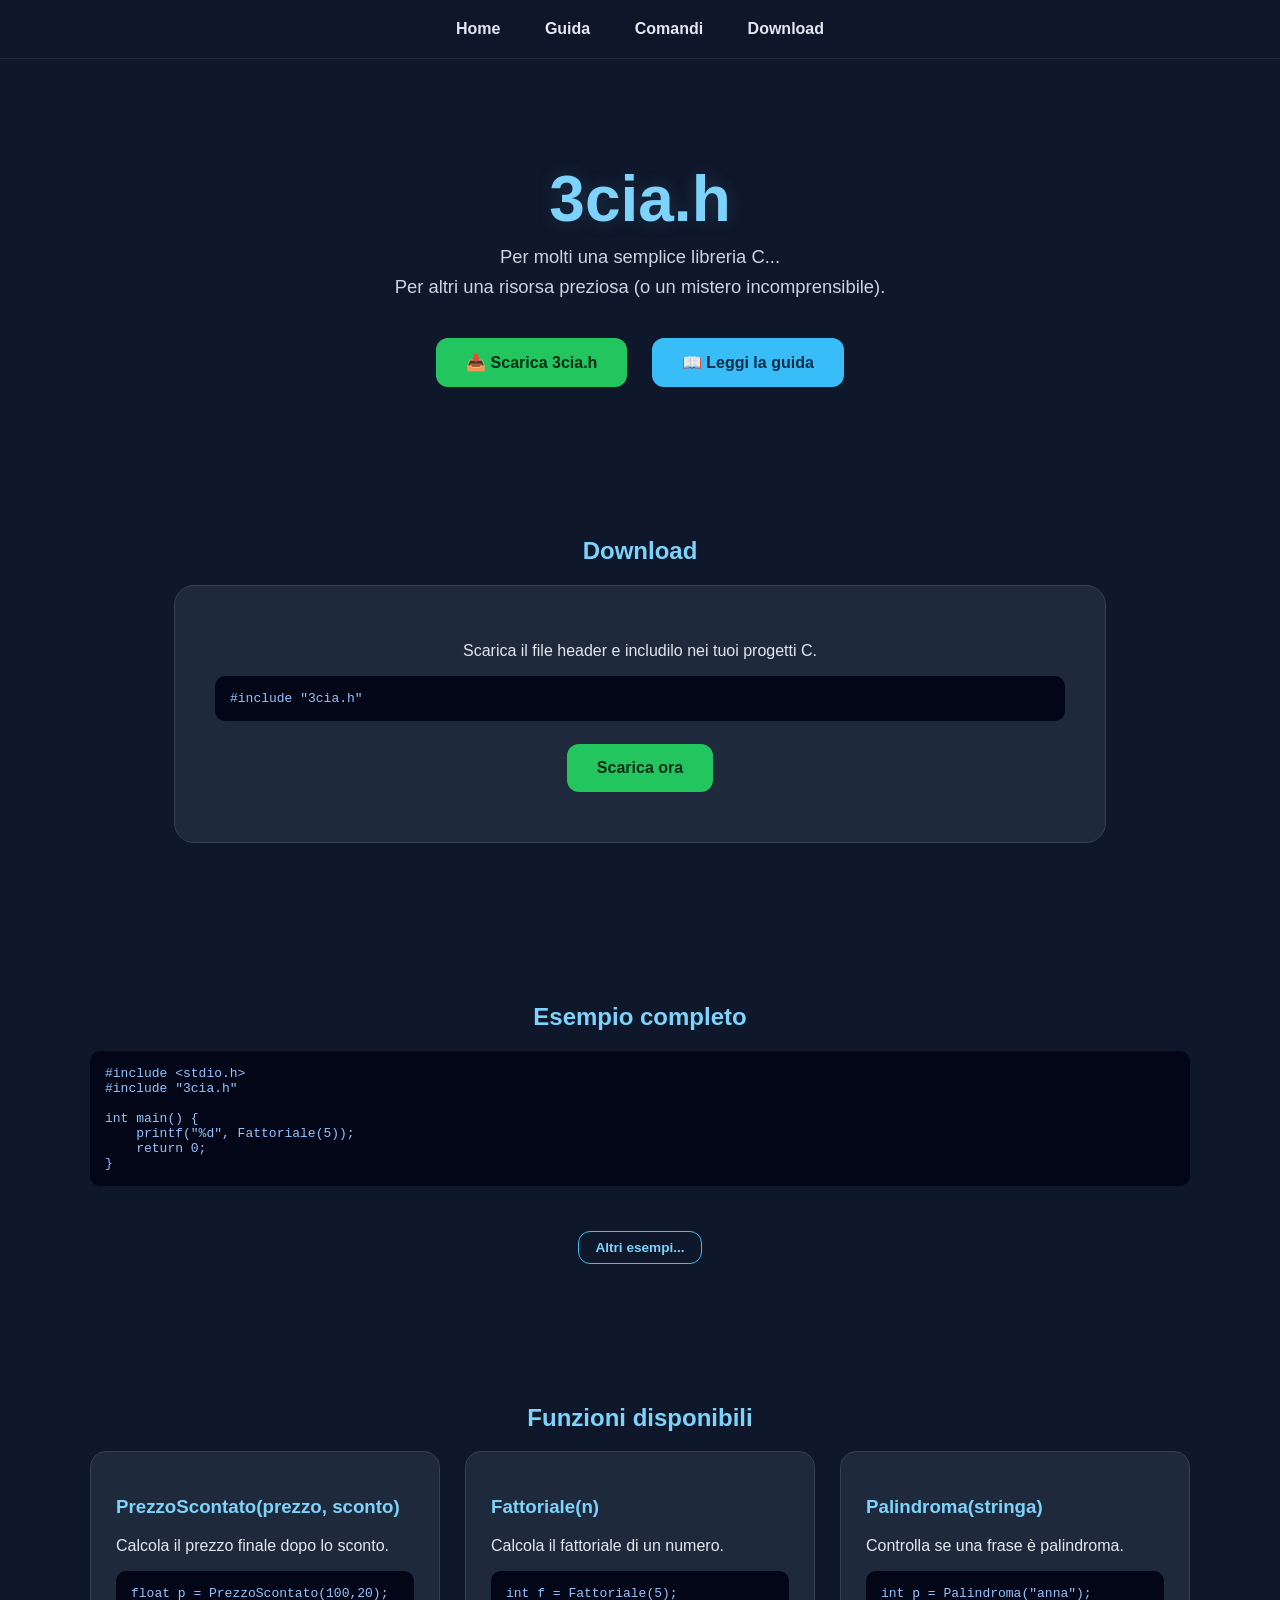
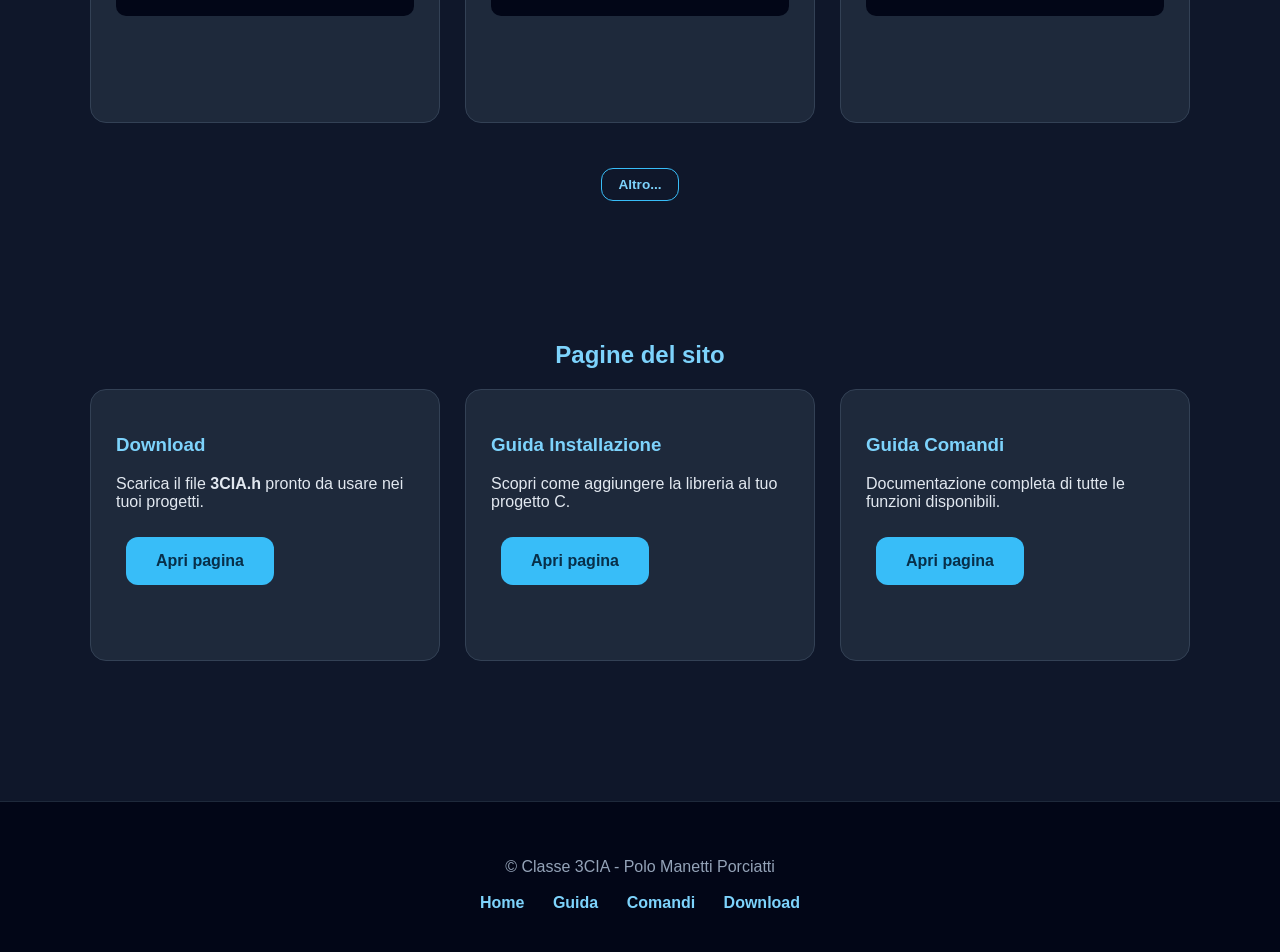
==== index.html @ b0c0c967 "Versione 0.1" ====
<!DOCTYPE html>
<html lang="it">

<head>
    <meta charset="UTF-8">
    <meta name="viewport" content="width=device-width, initial-scale=1.0">
    <title>3cia.h - Libreria C</title>
    <link rel="stylesheet" href="css/stile_i.css">
</head>

<body>

    <nav>
        <a href="index.html">Home</a>
        <a href="pagine/guida.html">Guida</a>
        <a href="pagine/comandi.html">Comandi</a>
        <a href="libreria/3cia.h" download="3cia.h">Download</a>
    </nav>

    <header class="hero">
        <div class="hero-content">

            <h1>3cia.h</h1>
            <p>Per molti una semplice libreria C...</p>
            <p>Per altri una risorsa preziosa (o un mistero incomprensibile).</p>

            <div class="button-container">

                <a class="btn-download" href="libreria/3cia.h" download="3cia.h">
                    📥 Scarica 3cia.h
                </a>

                <a class="btn" href="pagine/guida.html">
                    📖 Leggi la guida
                </a>

            </div>

        </div>
    </header>

    <section id="download">
        <h2>Download</h2>

        <div class="download-card">
            <p>Scarica il file header e includilo nei tuoi progetti C.</p>

            <pre>#include "3cia.h"</pre>

            <a class="btn-download" href="libreria/3cia.h" download>
                Scarica ora
            </a>
        </div>
    </section>

    <section id="examples">
        <h2>Esempio completo</h2>

        <pre>#include &lt;stdio.h&gt;
#include "3cia.h"

int main() {
    printf("%d", Fattoriale(5));
    return 0;
}</pre>

        <div class="center-btn">
            <a href="pagine/comandi.html" class="btn-sm">
                Altri esempi...
            </a>
        </div>
    </section>

    <section id="guide">
        <h2>Funzioni disponibili</h2>

        <div class="grid">

            <div class="card">
                <h3>PrezzoScontato(prezzo, sconto)</h3>
                <p>Calcola il prezzo finale dopo lo sconto.</p>
                <pre>float p = PrezzoScontato(100,20);</pre>
            </div>

            <div class="card">
                <h3>Fattoriale(n)</h3>
                <p>Calcola il fattoriale di un numero.</p>
                <pre>int f = Fattoriale(5);</pre>
            </div>

            <div class="card">
                <h3>Palindroma(stringa)</h3>
                <p>Controlla se una frase è palindroma.</p>
                <pre>int p = Palindroma("anna");</pre>
            </div>

        </div>

        <div class="center-btn">
            <a href="pagine/comandi.html" class="btn-sm">
                Altro...
            </a>
        </div>
    </section>

    <section id="pages">
        <h2>Pagine del sito</h2>

        <div class="grid">

            <div class="card">
                <h3>Download</h3>
                <p>Scarica il file <b>3CIA.h</b> pronto da usare nei tuoi progetti.</p>
                <a class="btn" href="index.html">Apri pagina</a>
            </div>

            <div class="card">
                <h3>Guida Installazione</h3>
                <p>Scopri come aggiungere la libreria al tuo progetto C.</p>
                <a class="btn" href="pagine/guida.html">Apri pagina</a>
            </div>

            <div class="card">
                <h3>Guida Comandi</h3>
                <p>Documentazione completa di tutte le funzioni disponibili.</p>
                <a class="btn" href="pagine/comandi.html">Apri pagina</a>
            </div>

        </div>
    </section>

   <footer>

    <p>© Classe 3CIA - Polo Manetti Porciatti</p>

    <div class="footer-links">
        <a href="index.html">Home</a>
        <a href="pagine/guida.html">Guida</a>
        <a href="pagine/comandi.html">Comandi</a>
        <a href="libreria/3cia.h" download="3cia.h">Download</a>
    </div>

</footer>

</body>

</html>
---- css/stile_i.css ----
/* ==========================================
   1. RESET E BASE
========================================== */
body {
    font-family: 'Segoe UI', Tahoma, sans-serif;
    margin: 0;
    background-color: #0f172a;
    color: #e2e8f0;
    text-align: center;
    overflow-x: hidden;
}

header,
section,
footer {
    max-width: 1100px;
    margin: 0 auto;
    padding: 60px 20px;
}

h1,
h2,
h3 {
    color: #7dd3fc;
}

/* ==========================================
   2. NAVBAR
========================================== */
nav {
    position: sticky;
    top: 0;
    background: rgba(15, 23, 42, 0.95);
    padding: 20px;
    backdrop-filter: blur(10px);
    z-index: 1000;
    border-bottom: 1px solid #1e293b;
}

nav a {
    all: unset;
    color: #e2e8f0 !important;
    margin: 0 20px;
    font-weight: 600;
    cursor: pointer;
    display: inline-block;
}

nav a:hover {
    color: #7dd3fc !important;
}

/* ==========================================
   3. HEADER
========================================== */
header h1 {
    font-size: 4rem;
    margin-bottom: 10px;
    text-shadow: 0 0 20px rgba(125, 211, 252, 0.15);
}

header p {
    font-size: 1.15rem;
    color: #cbd5e1;
    margin: 8px 0;
}

.button-container {
    margin-top: 30px;
}

/* ==========================================
   4. BOTTONI
========================================== */
.btn-download,
.btn,
.btn-sm {
    display: inline-block;
    text-decoration: none !important;
    font-weight: bold;
    border-radius: 12px;
    cursor: pointer;
    transition: 0.35s ease;
}

/* Pulsanti grandi */
.btn-download,
.btn {
    padding: 15px 30px;
    margin: 10px;
}

.btn-download {
    background-color: #22c55e;
    color: #052e16 !important;
}

.btn {
    background-color: #38bdf8;
    color: #082f49 !important;
}

/* Pulsanti piccoli */
.btn-sm {
    padding: 8px 16px;
    border: 1px solid #38bdf8;
    color: #7dd3fc !important;
    background: transparent;
    font-size: 0.85rem;
}

/* Hover */
.btn-download:hover,
.btn:hover,
.btn-sm:hover {
    transform: translateY(-6px) scale(1.05);
    box-shadow: 0 12px 25px rgba(0, 0, 0, 0.35);
}

.btn-sm:hover {
    background: #38bdf8;
    color: #082f49 !important;
}

/* ==========================================
   5. CARD DOWNLOAD
========================================== */
.download-card {
    background: #1e293b;
    padding: 40px;
    border-radius: 20px;
    border: 1px solid #334155;
    width: 90%;
    max-width: 850px;
    margin: 20px auto;
}

/* ==========================================
   6. GRID 3 CARD
========================================== */
.grid {
    display: grid;
    grid-template-columns: repeat(3, 1fr);
    gap: 25px;
    align-items: stretch;
    max-width: 1100px;
    margin: 0 auto;
}

.card {
    background: #1e293b;
    padding: 25px;
    border-radius: 16px;
    text-align: left;
    border: 1px solid #334155;
    min-height: 220px;
}

/* ==========================================
   7. CODICE
========================================== */
pre {
    background: #020617;
    color: #93c5fd;
    padding: 15px;
    border-radius: 10px;
    text-align: left;
    overflow-x: auto;
}

/* ==========================================
   8. BOTTONE ALTRO
========================================== */
.center-btn {
    text-align: center;
    margin-top: 45px;
}

#pages .center-btn {
    margin-top: 55px;
}

/* ==========================================
   9. FOOTER
========================================== */
/* SOSTITUISCI il footer con questo */

footer {
    background: #020617;
    border-top: 1px solid #1e293b;
    margin-top: 80px;
    padding: 40px 20px;
    text-align: center;
    color: #94a3b8;

    width: 100%;
    max-width: 100%;
    box-sizing: border-box;
}

/* rimuovi il limite generale applicato a footer */
header,
section {
    max-width: 1100px;
    margin: 0 auto;
    padding: 60px 20px;
}

footer p {
    margin-bottom: 18px;
}

footer a {
    color: #7dd3fc;
    text-decoration: none;
    margin: 0 12px;
    font-weight: 600;
}

footer a:hover {
    color: white;
}

/* ==========================================
   10. RESPONSIVE
========================================== */
@media (max-width: 1000px) {
    .grid {
        grid-template-columns: repeat(2, 1fr);
    }
}

@media (max-width: 700px) {
    nav a {
        display: block;
        margin: 10px 0;
    }

    .grid {
        grid-template-columns: 1fr;
    }

    header h1 {
        font-size: 2.4rem;
    }

    .btn,
    .btn-download {
        display: block;
        margin: 12px auto;
        width: 90%;
        max-width: 320px;
    }
}
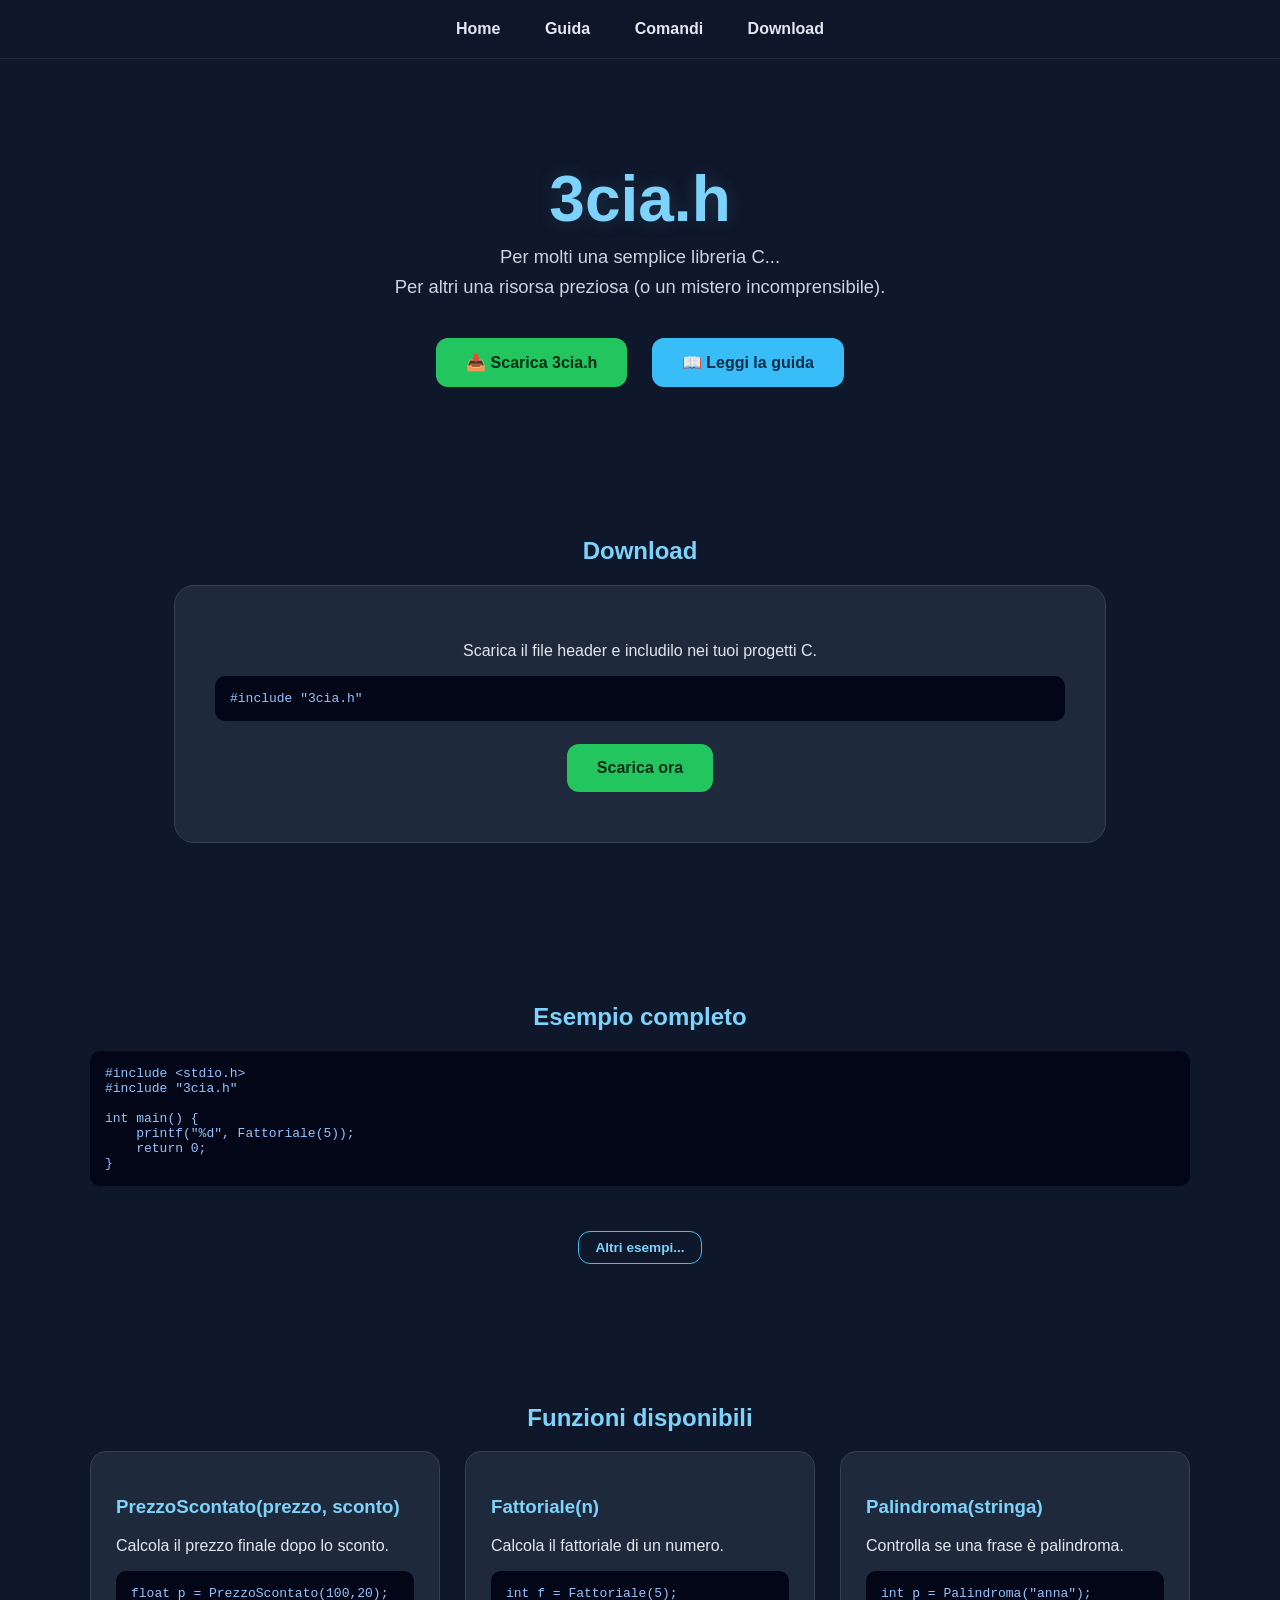
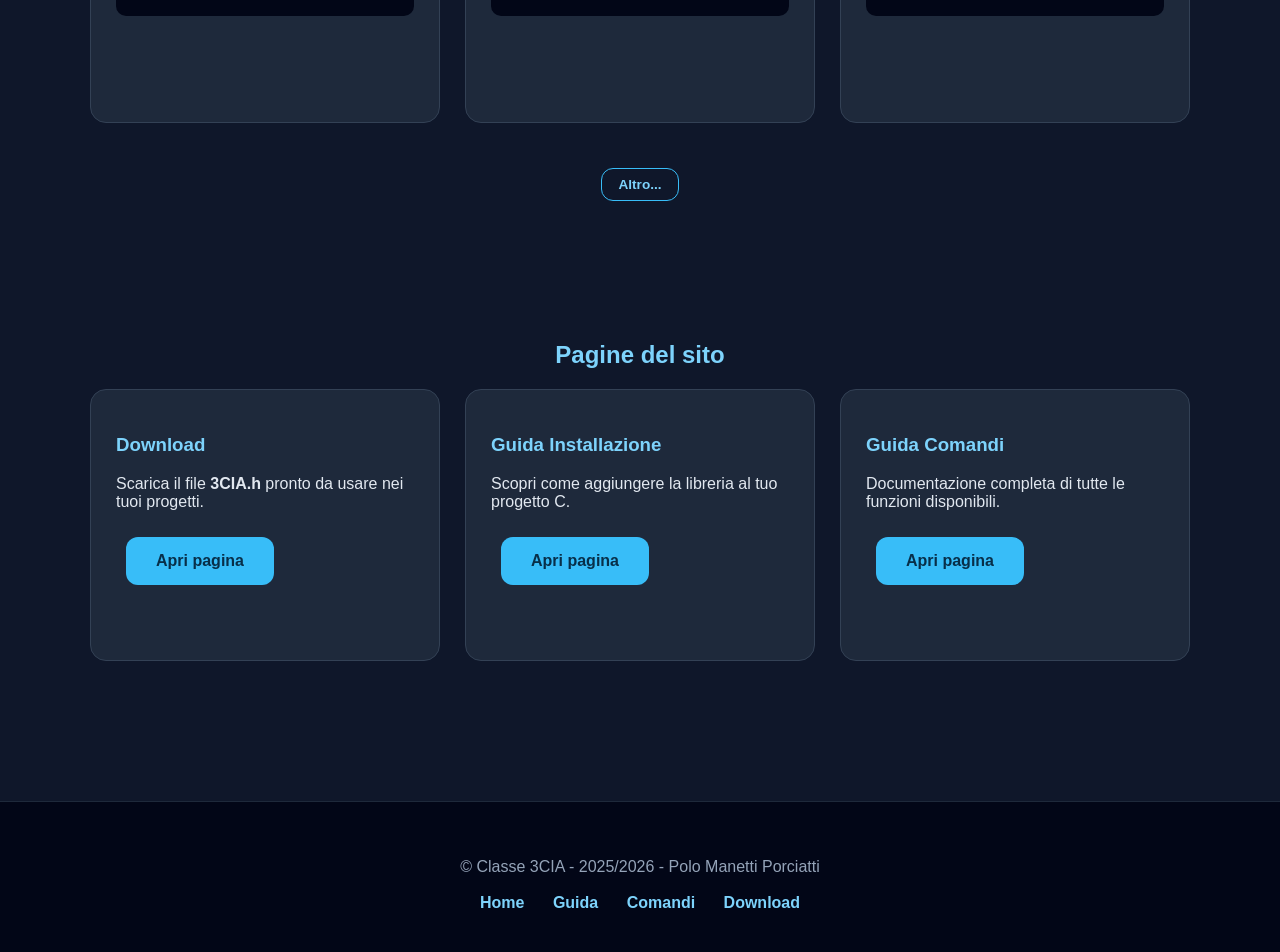
==== commit c7f08e6a: "footer" ====
--- a/index.html
+++ b/index.html
@@ -131,7 +131,7 @@
 
    <footer>
 
-    <p>© Classe 3CIA - Polo Manetti Porciatti</p>
+    <p>© Classe 3CIA - 2025/2026 - Polo Manetti Porciatti</p>
 
     <div class="footer-links">
         <a href="index.html">Home</a>
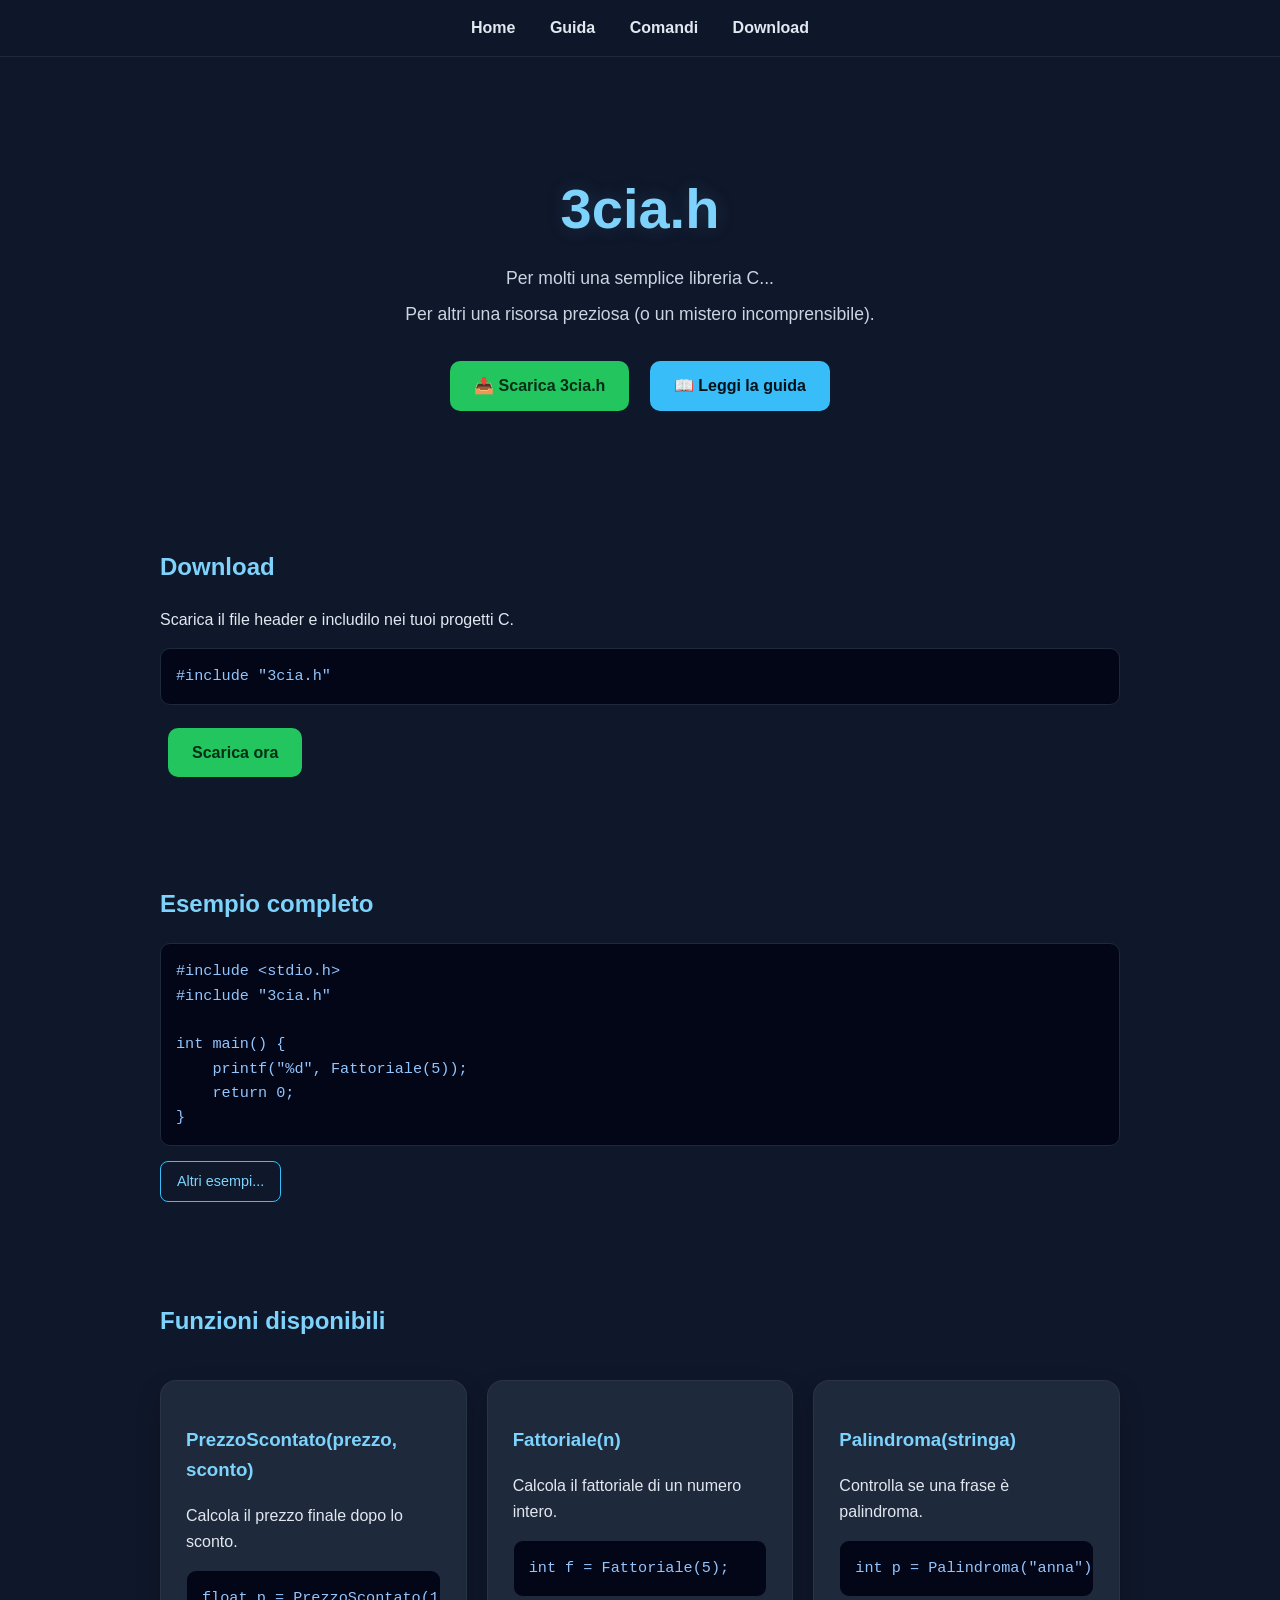
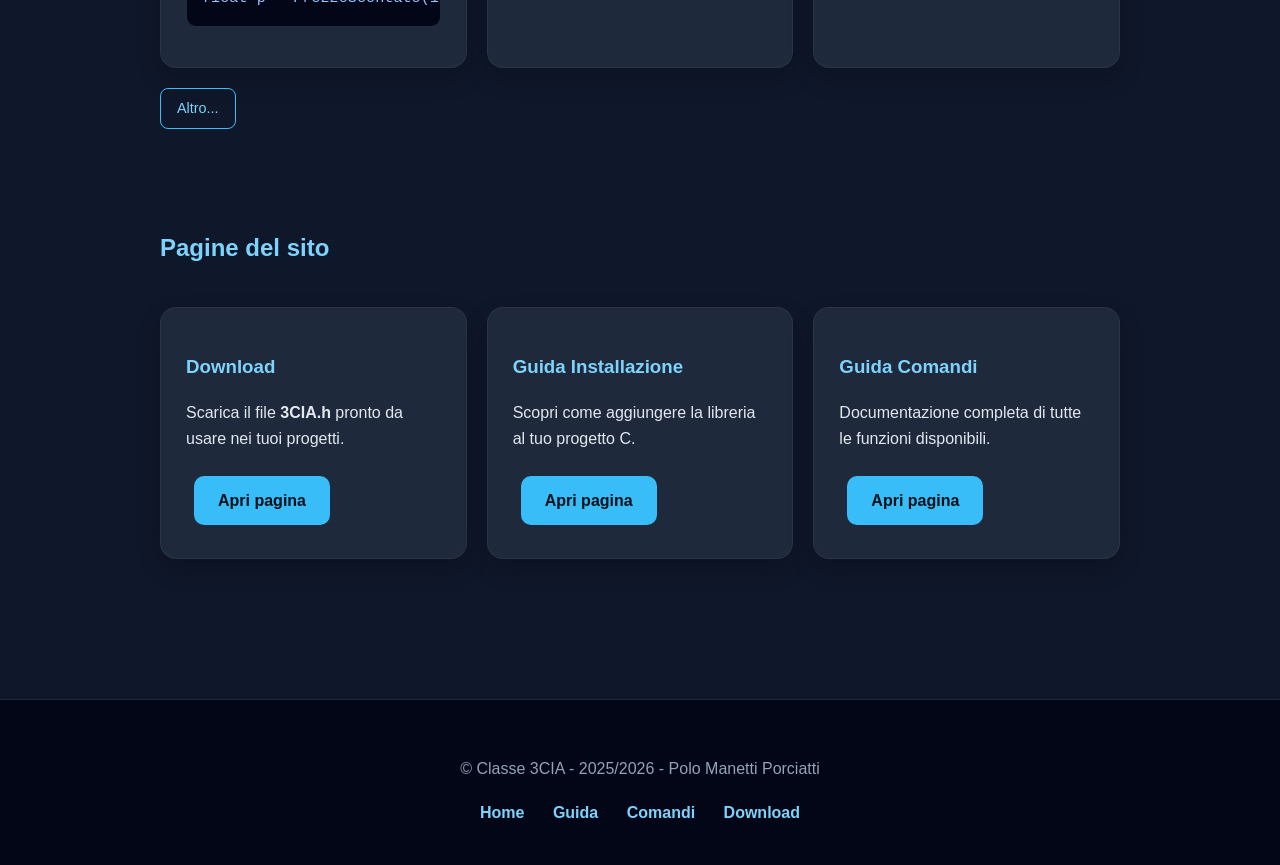
==== commit 520275d1: "Update index.html" ====
--- a/index.html
+++ b/index.html
@@ -84,7 +84,7 @@
 
             <div class="card">
                 <h3>Fattoriale(n)</h3>
-                <p>Calcola il fattoriale di un numero.</p>
+                <p>Calcola il fattoriale di un numero intero.</p>
                 <pre>int f = Fattoriale(5);</pre>
             </div>
 
--- a/css/stile_i.css
+++ b/css/stile_i.css
@@ -1,23 +1,35 @@
 /* ==========================================
-   1. RESET E BASE
-========================================== */
+   RESET E BASE
+========================================== */
+
+* {
+    box-sizing: border-box;
+}
+
 body {
-    font-family: 'Segoe UI', Tahoma, sans-serif;
+    font-family: Arial, sans-serif;
     margin: 0;
-    background-color: #0f172a;
+    background: #0f172a;
     color: #e2e8f0;
-    text-align: center;
-    overflow-x: hidden;
-}
-
+    line-height: 1.6;
+}
+
+/* centratore generale */
 header,
-section,
+section {
+    max-width: 1000px;
+    margin: auto;
+    padding: 40px 20px;
+}
+
+/* footer full width */
 footer {
-    max-width: 1100px;
-    margin: 0 auto;
-    padding: 60px 20px;
-}
-
+    width: 100%;
+    max-width: 100%;
+    box-sizing: border-box;
+}
+
+/* titoli */
 h1,
 h2,
 h3 {
@@ -25,165 +37,158 @@
 }
 
 /* ==========================================
-   2. NAVBAR
-========================================== */
+   NAVBAR
+========================================== */
+
 nav {
     position: sticky;
     top: 0;
     background: rgba(15, 23, 42, 0.95);
-    padding: 20px;
-    backdrop-filter: blur(10px);
+    padding: 15px;
+    text-align: center;
+    backdrop-filter: blur(8px);
+    border-bottom: 1px solid #1e293b;
     z-index: 1000;
-    border-bottom: 1px solid #1e293b;
 }
 
 nav a {
-    all: unset;
-    color: #e2e8f0 !important;
-    margin: 0 20px;
+    color: #e2e8f0;
+    margin: 0 15px;
+    text-decoration: none;
     font-weight: 600;
-    cursor: pointer;
-    display: inline-block;
 }
 
 nav a:hover {
-    color: #7dd3fc !important;
-}
-
-/* ==========================================
-   3. HEADER
-========================================== */
+    color: #7dd3fc;
+}
+
+
+/* ==========================================
+   HEADER (COME IL TUO ESEMPIO)
+========================================== */
+
+header {
+    text-align: center;
+    padding-top: 70px;
+    padding-bottom: 70px;
+}
+
 header h1 {
-    font-size: 4rem;
+    font-size: 3.5rem;
     margin-bottom: 10px;
     text-shadow: 0 0 20px rgba(125, 211, 252, 0.15);
 }
 
 header p {
-    font-size: 1.15rem;
+    font-size: 1.1rem;
     color: #cbd5e1;
     margin: 8px 0;
 }
 
+.hero {
+    display: flex;
+    flex-direction: column;
+    align-items: center;
+    justify-content: center;
+    text-align: center;
+}
+
+/* ==========================================
+   BOTTONI
+========================================== */
+
 .button-container {
-    margin-top: 30px;
-}
-
-/* ==========================================
-   4. BOTTONI
-========================================== */
-.btn-download,
+    margin-top: 25px;
+}
+
 .btn,
+.btn-download {
+    display: inline-block;
+    padding: 12px 24px;
+    border-radius: 10px;
+    font-weight: bold;
+    margin: 8px;
+    text-decoration: none;
+    transition: 0.25s ease;
+}
+
+/* colori */
+.btn {
+    background: #38bdf8;
+    color: #00111a;
+}
+
+.btn-download {
+    background: #22c55e;
+    color: #052e16;
+}
+
+/* hover */
+.btn:hover,
+.btn-download:hover {
+    transform: translateY(-4px);
+    box-shadow: 0 10px 20px rgba(56, 189, 248, 0.25);
+}
+
+/* bottoni piccoli */
 .btn-sm {
     display: inline-block;
-    text-decoration: none !important;
-    font-weight: bold;
-    border-radius: 12px;
-    cursor: pointer;
-    transition: 0.35s ease;
-}
-
-/* Pulsanti grandi */
-.btn-download,
-.btn {
-    padding: 15px 30px;
-    margin: 10px;
-}
-
-.btn-download {
-    background-color: #22c55e;
-    color: #052e16 !important;
-}
-
-.btn {
-    background-color: #38bdf8;
-    color: #082f49 !important;
-}
-
-/* Pulsanti piccoli */
-.btn-sm {
     padding: 8px 16px;
+    background: transparent;
+    color: #7dd3fc;
+    text-decoration: none;
     border: 1px solid #38bdf8;
-    color: #7dd3fc !important;
-    background: transparent;
-    font-size: 0.85rem;
-}
-
-/* Hover */
-.btn-download:hover,
-.btn:hover,
-.btn-sm:hover {
-    transform: translateY(-6px) scale(1.05);
-    box-shadow: 0 12px 25px rgba(0, 0, 0, 0.35);
+    border-radius: 8px;
+    font-size: 0.9em;
+    transition: 0.25s ease;
 }
 
 .btn-sm:hover {
     background: #38bdf8;
-    color: #082f49 !important;
-}
-
-/* ==========================================
-   5. CARD DOWNLOAD
-========================================== */
-.download-card {
-    background: #1e293b;
-    padding: 40px;
-    border-radius: 20px;
-    border: 1px solid #334155;
-    width: 90%;
-    max-width: 850px;
-    margin: 20px auto;
-}
-
-/* ==========================================
-   6. GRID 3 CARD
-========================================== */
+    color: #00111a;
+    transform: translateX(5px);
+}
+
+/* ==========================================
+   GRID E CARD
+========================================== */
+
 .grid {
     display: grid;
-    grid-template-columns: repeat(3, 1fr);
-    gap: 25px;
-    align-items: stretch;
-    max-width: 1100px;
-    margin: 0 auto;
+    grid-template-columns: repeat(auto-fit, minmax(280px, 1fr));
+    gap: 20px;
 }
 
 .card {
     background: #1e293b;
+    margin: 20px 0;
     padding: 25px;
     border-radius: 16px;
-    text-align: left;
-    border: 1px solid #334155;
-    min-height: 220px;
-}
-
-/* ==========================================
-   7. CODICE
-========================================== */
+    box-shadow: 0 10px 25px rgba(0, 0, 0, 0.2);
+    border: 1px solid rgba(255, 255, 255, 0.05);
+}
+
+/* ==========================================
+   CODICE
+========================================== */
+
+code,
 pre {
     background: #020617;
     color: #93c5fd;
     padding: 15px;
     border-radius: 10px;
-    text-align: left;
+    display: block;
     overflow-x: auto;
-}
-
-/* ==========================================
-   8. BOTTONE ALTRO
-========================================== */
-.center-btn {
-    text-align: center;
-    margin-top: 45px;
-}
-
-#pages .center-btn {
-    margin-top: 55px;
-}
-
-/* ==========================================
-   9. FOOTER
-========================================== */
-/* SOSTITUISCI il footer con questo */
+    font-family: 'Courier New', Courier, monospace;
+    font-size: 0.95em;
+    border: 1px solid #1e293b;
+    margin: 15px 0;
+}
+
+/* ==========================================
+   FOOTER
+========================================== */
 
 footer {
     background: #020617;
@@ -192,18 +197,6 @@
     padding: 40px 20px;
     text-align: center;
     color: #94a3b8;
-
-    width: 100%;
-    max-width: 100%;
-    box-sizing: border-box;
-}
-
-/* rimuovi il limite generale applicato a footer */
-header,
-section {
-    max-width: 1100px;
-    margin: 0 auto;
-    padding: 60px 20px;
 }
 
 footer p {
@@ -222,35 +215,27 @@
 }
 
 /* ==========================================
-   10. RESPONSIVE
-========================================== */
-@media (max-width: 1000px) {
-    .grid {
-        grid-template-columns: repeat(2, 1fr);
-    }
-}
-
-@media (max-width: 700px) {
-    nav a {
-        display: block;
-        margin: 10px 0;
-    }
-
-    .grid {
-        grid-template-columns: 1fr;
-    }
+   RESPONSIVE
+========================================== */
+@media (max-width: 768px) {
 
     header h1 {
         font-size: 2.4rem;
+    }
+
+    .hero {
+        padding: 60px 15px;
     }
 
     .btn,
     .btn-download {
         display: block;
-        margin: 12px auto;
-        width: 90%;
-        max-width: 320px;
-    }
-}
-
-
+        margin: 10px auto;
+        max-width: 280px;
+    }
+
+    nav a {
+        display: inline-block;
+        margin: 8px 10px;
+    }
+}
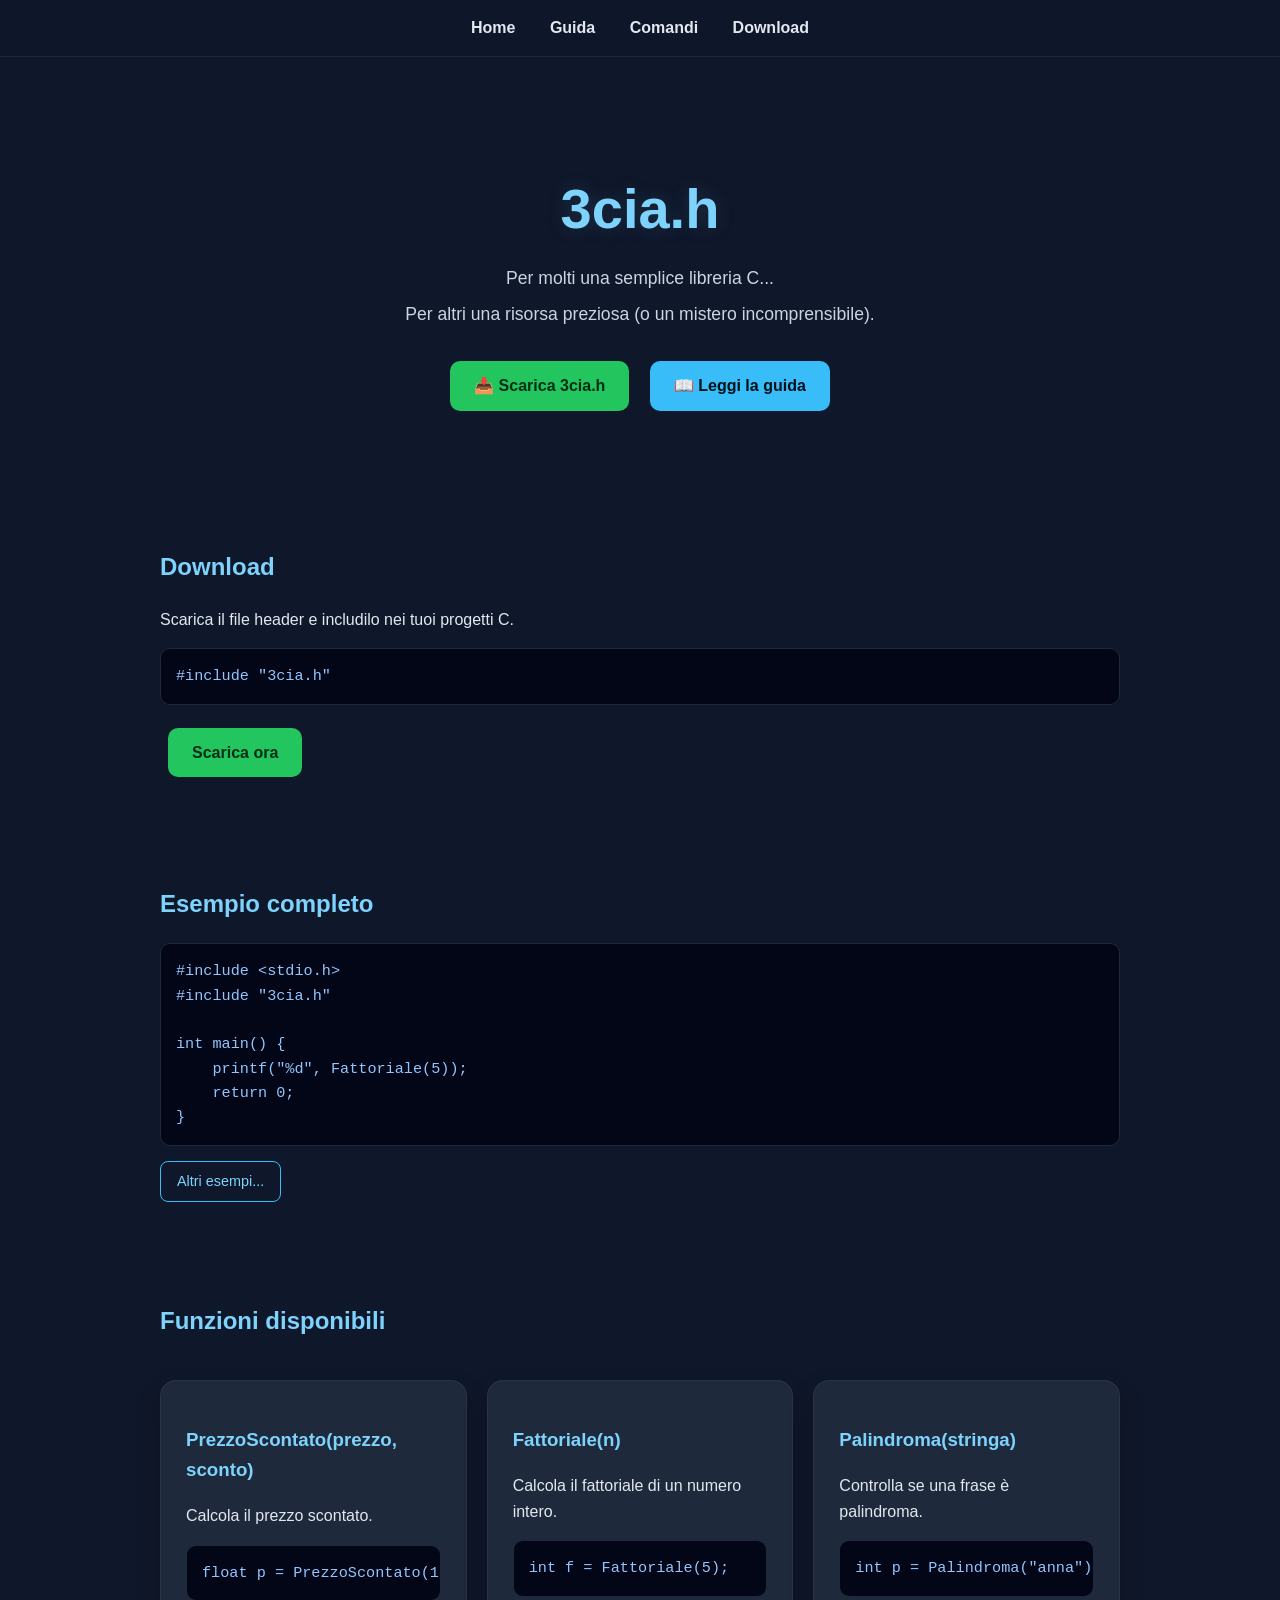
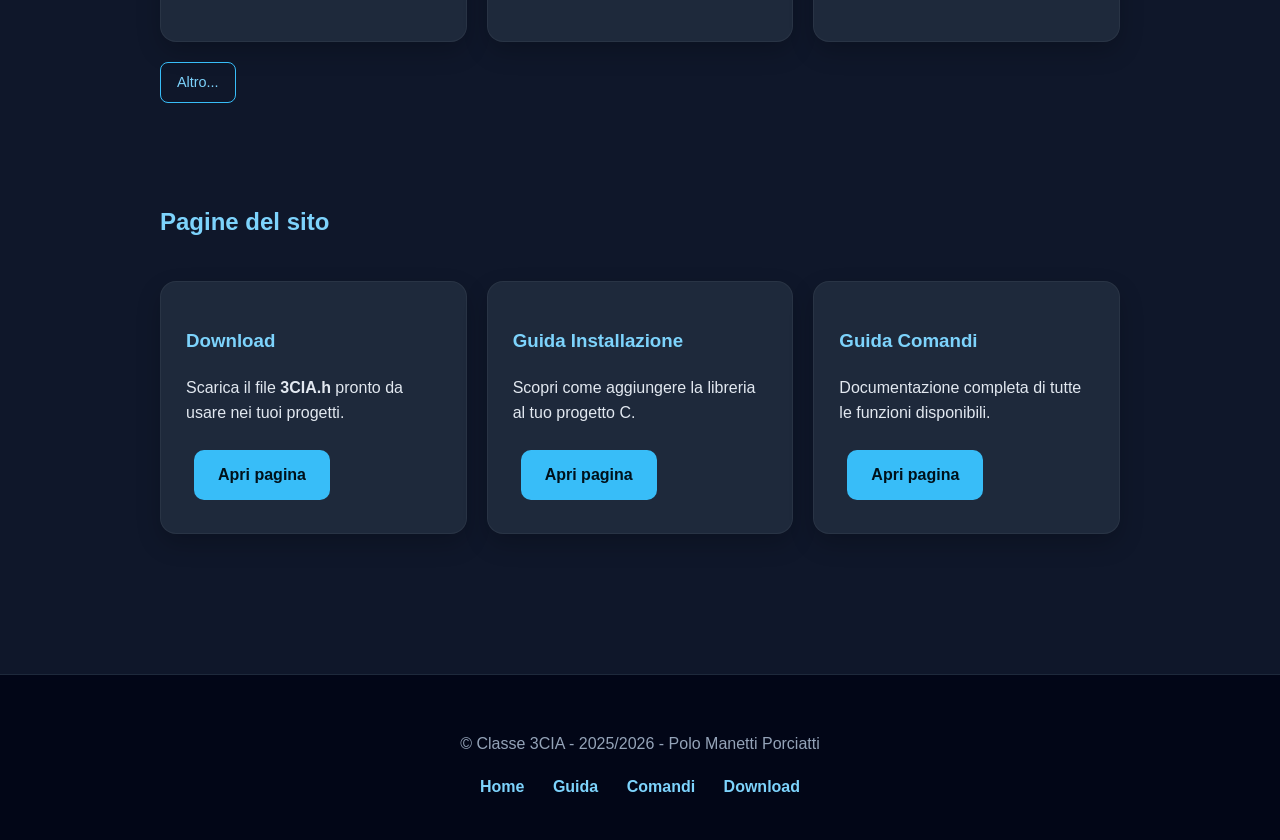
==== commit e0ccba7f: "Update index.html" ====
--- a/index.html
+++ b/index.html
@@ -78,7 +78,7 @@
 
             <div class="card">
                 <h3>PrezzoScontato(prezzo, sconto)</h3>
-                <p>Calcola il prezzo finale dopo lo sconto.</p>
+                <p>Calcola il prezzo scontato.</p>
                 <pre>float p = PrezzoScontato(100,20);</pre>
             </div>
 
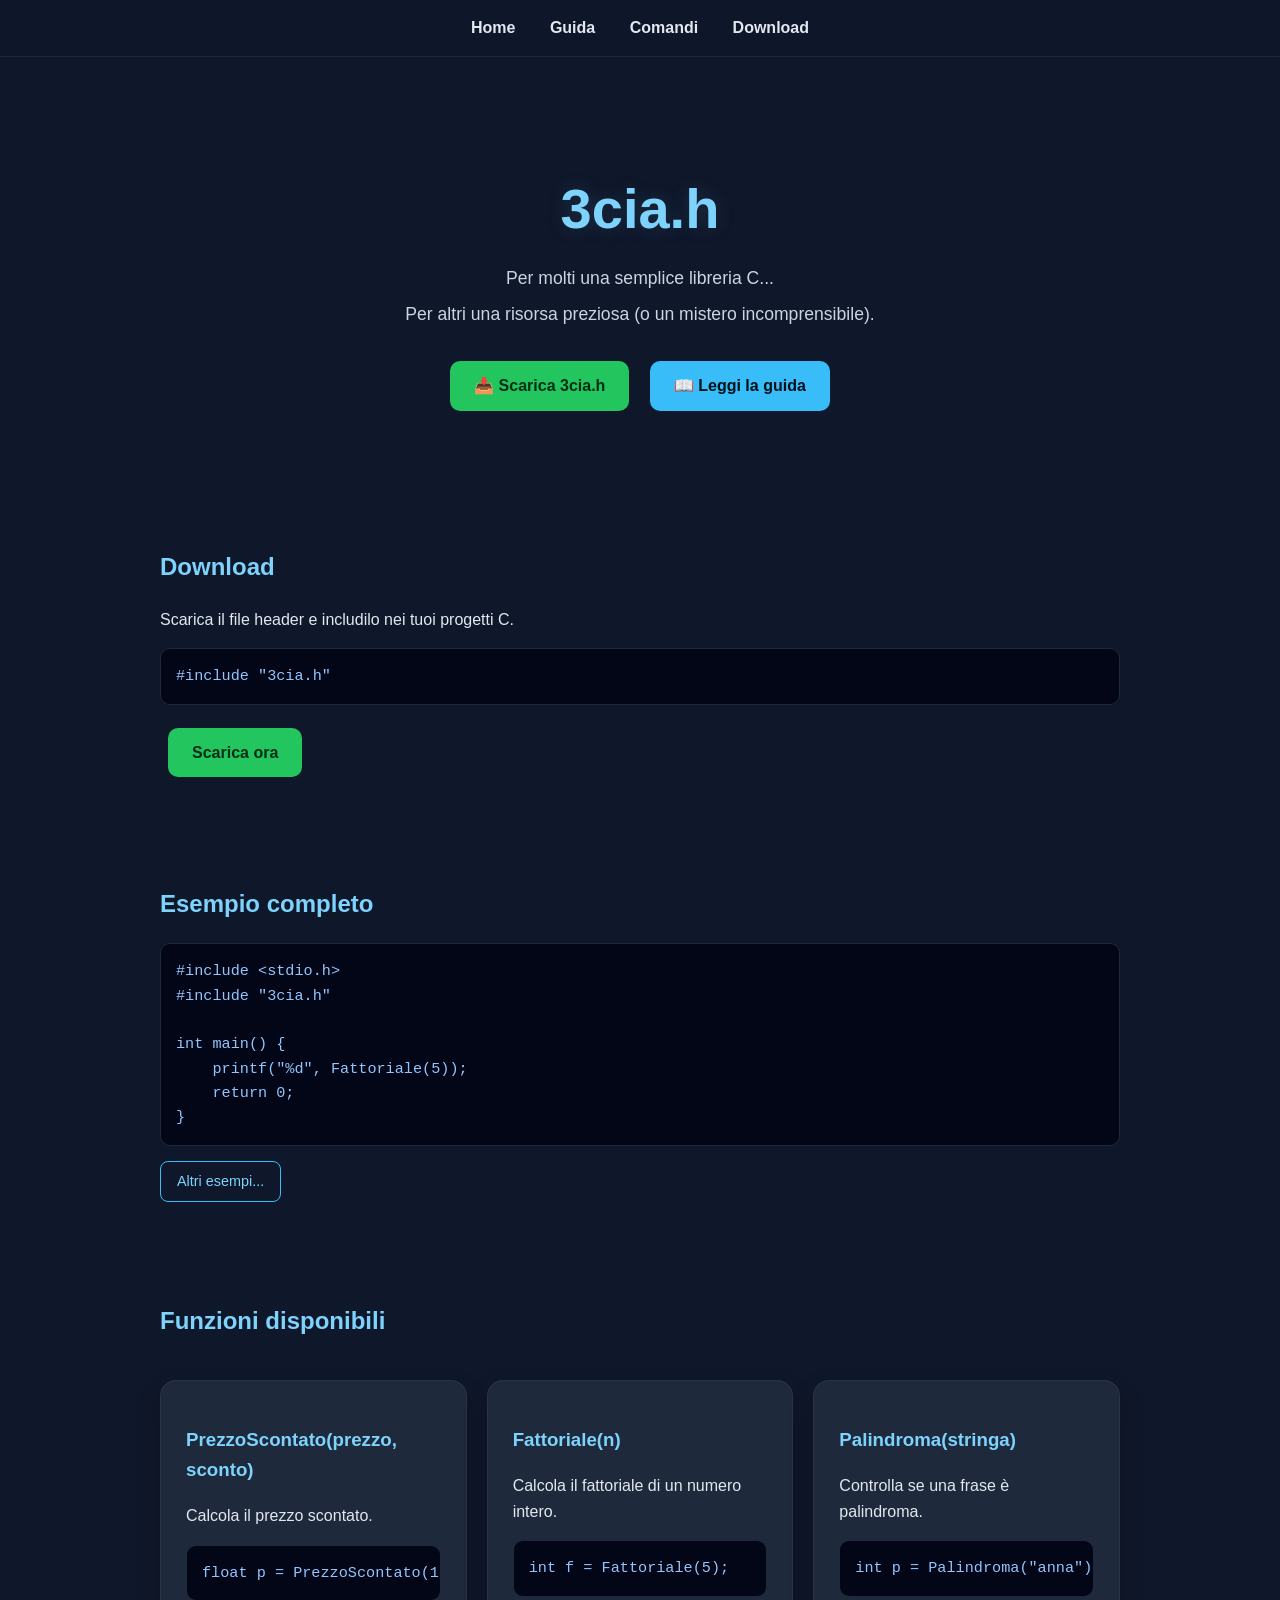
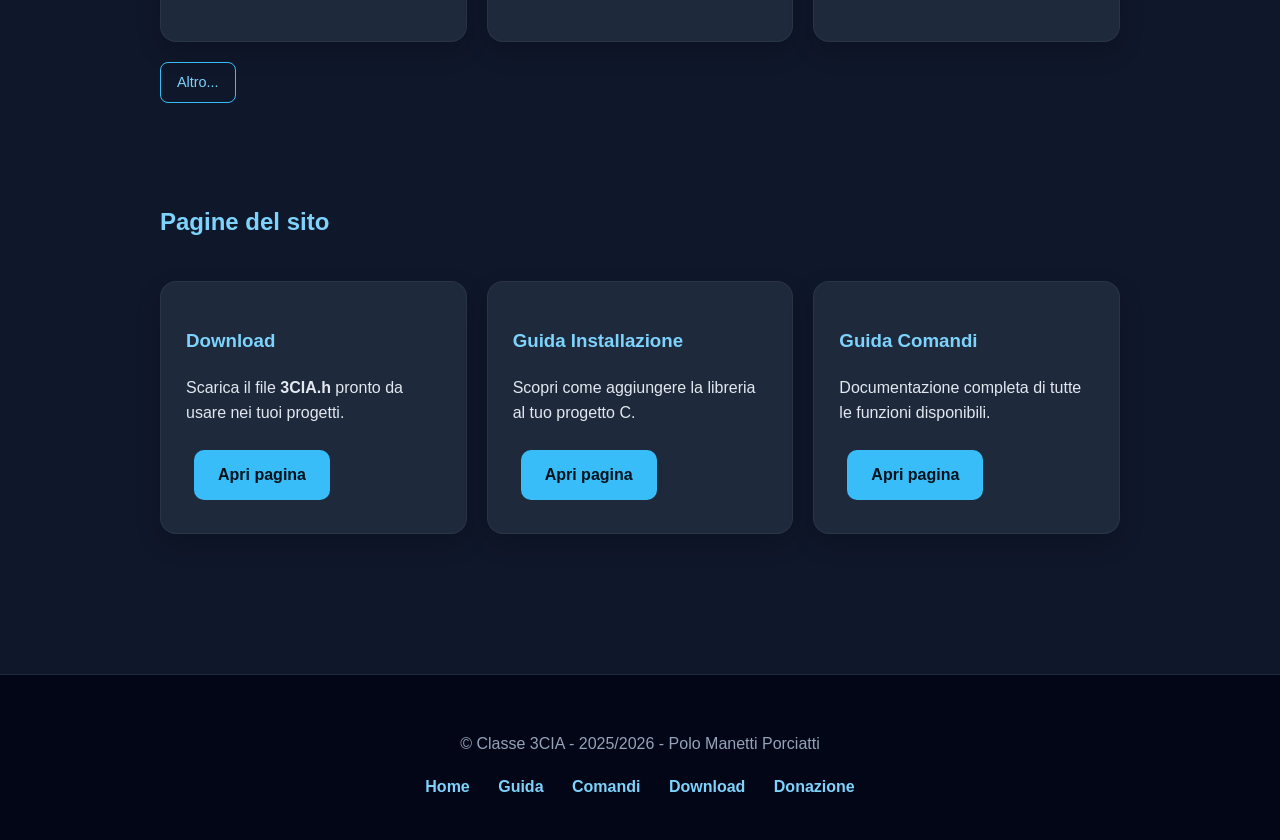
==== commit ae7c2826: "donazione" ====
--- a/index.html
+++ b/index.html
@@ -138,6 +138,7 @@
         <a href="pagine/guida.html">Guida</a>
         <a href="pagine/comandi.html">Comandi</a>
         <a href="libreria/3cia.h" download="3cia.h">Download</a>
+        <a href="https://paypal.me/SamuelePelella" target="_blank">Donazione</a>
     </div>
 
 </footer>
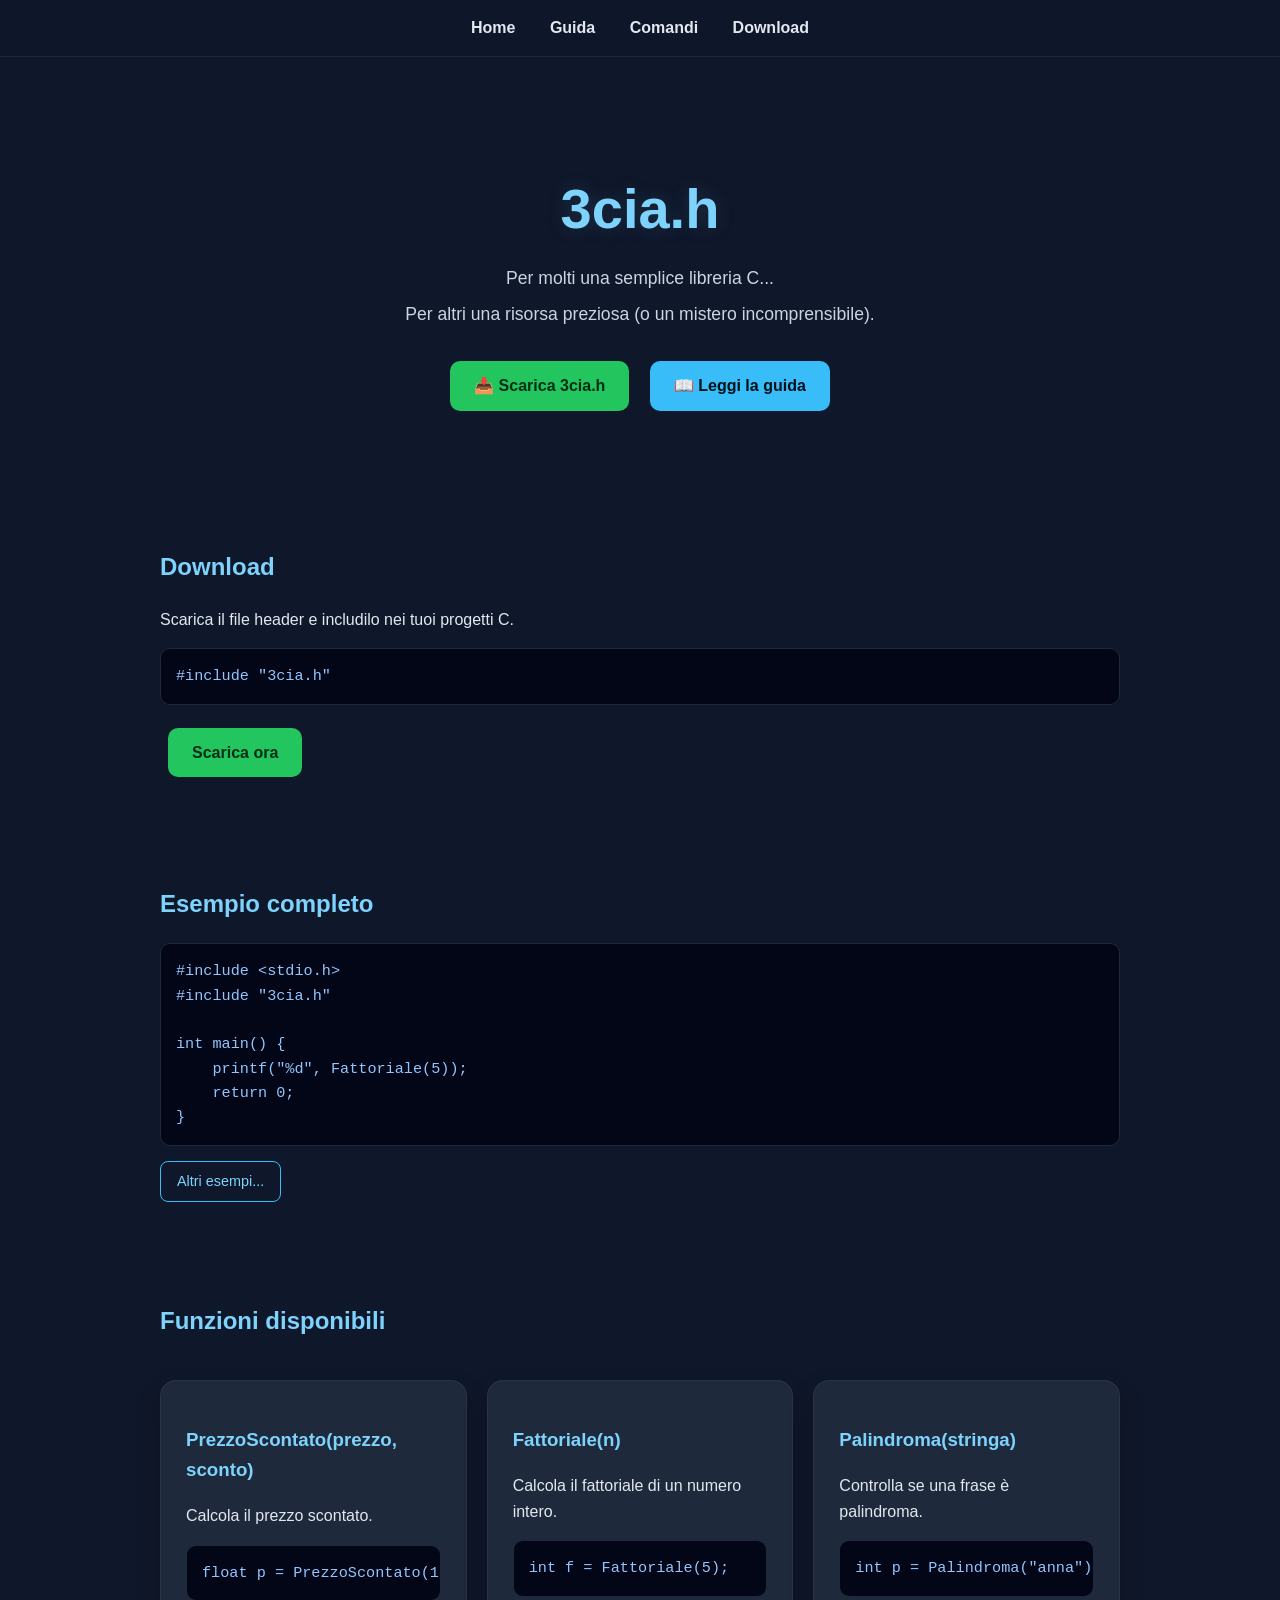
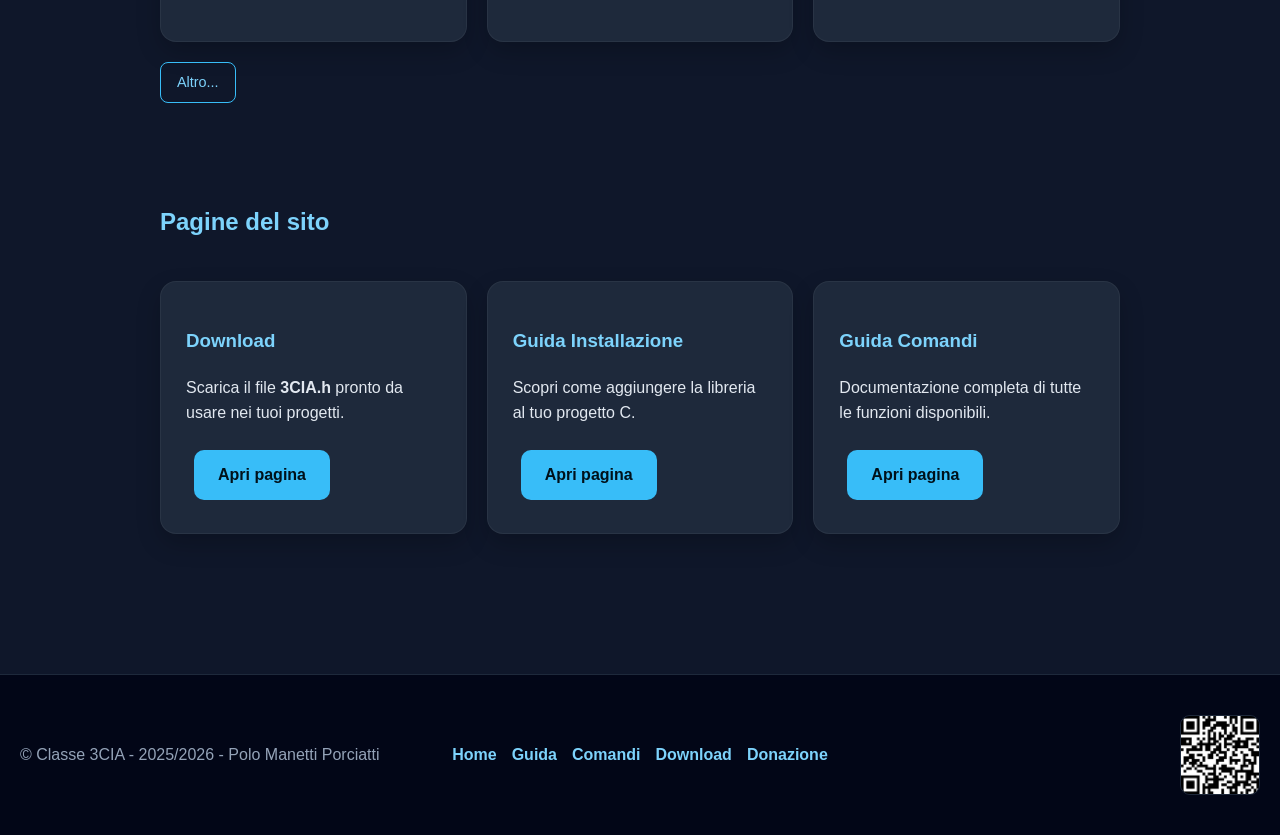
==== commit 7c6a82a7: "Footer" ====
--- a/index.html
+++ b/index.html
@@ -141,6 +141,10 @@
         <a href="https://paypal.me/SamuelePelella" target="_blank">Donazione</a>
     </div>
 
+      <div class="footer-qr">
+        <img src="img/qr_code.jpeg" alt="QR Code">
+    </div>
+
 </footer>
 
 </body>
--- a/css/stile_i.css
+++ b/css/stile_i.css
@@ -189,29 +189,64 @@
 /* ==========================================
    FOOTER
 ========================================== */
-
 footer {
     background: #020617;
     border-top: 1px solid #1e293b;
+
     margin-top: 80px;
     padding: 40px 20px;
-    text-align: center;
+
+    display: flex;
+    justify-content: space-between;
+    align-items: center;
+    flex-wrap: wrap;
+
     color: #94a3b8;
 }
 
+
 footer p {
-    margin-bottom: 18px;
+    margin: 0;
+    flex: 1;
+    text-align: left;
+}
+
+
+footer .footer-links {
+    display: flex;
+    gap: 15px;
+    justify-content: center;
+    flex: 1;
 }
 
 footer a {
     color: #7dd3fc;
     text-decoration: none;
-    margin: 0 12px;
     font-weight: 600;
+    transition: 0.2s ease;
 }
 
 footer a:hover {
     color: white;
+}
+
+.footer-qr {
+    flex: 1;
+    display: flex;
+    justify-content: flex-end;
+    align-items: center;
+}
+
+.footer-qr img {
+    width: 80px;
+    height: 80px;
+    border-radius: 10px;
+    border: 1px solid #1e293b;
+    transition: 0.3s ease;
+}
+
+.footer-qr img:hover {
+    transform: scale(1.1);
 }
 
 /* ==========================================
@@ -238,4 +273,18 @@
         display: inline-block;
         margin: 8px 10px;
     }
-}+
+      footer {
+        flex-direction: column;
+        text-align: center;
+        gap: 20px;
+    }
+
+    footer p,
+    footer .footer-links,
+    .footer-qr {
+        justify-content: center;
+        text-align: center;
+        flex: unset;
+    }
+}
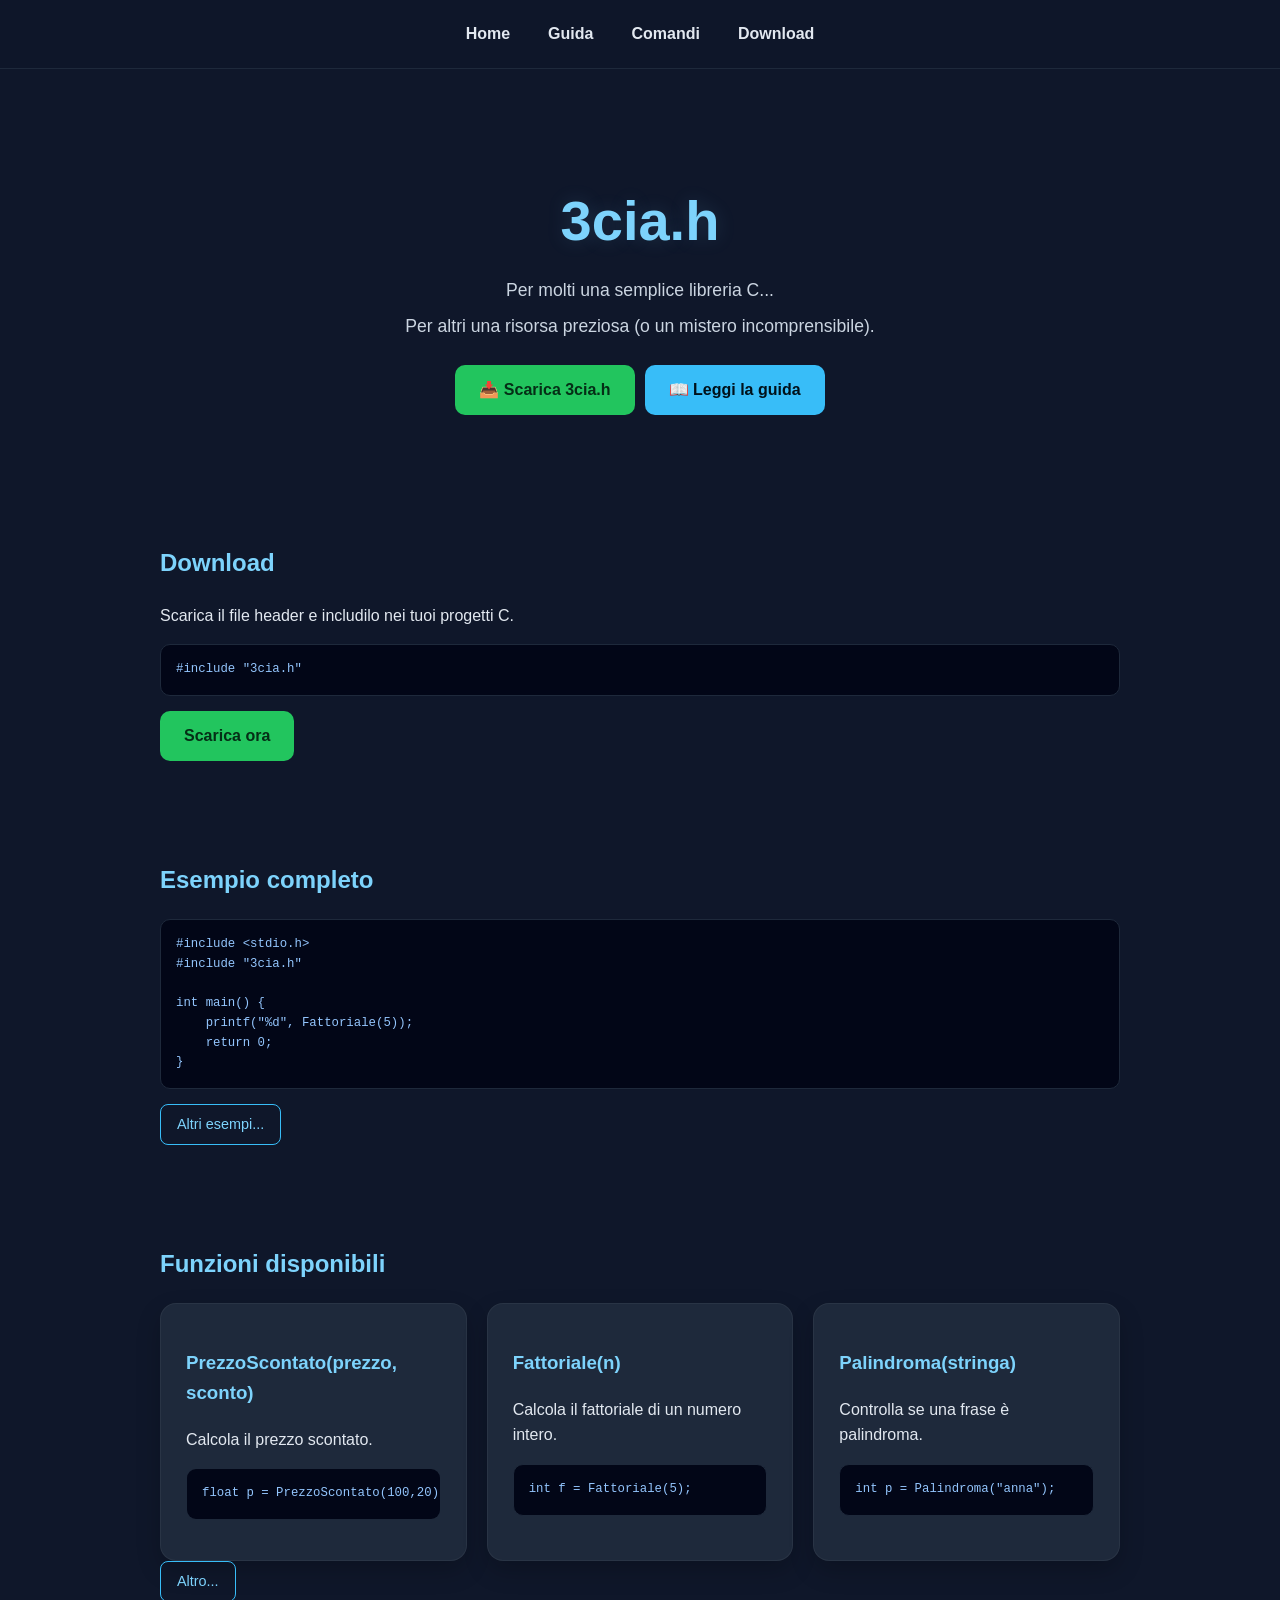
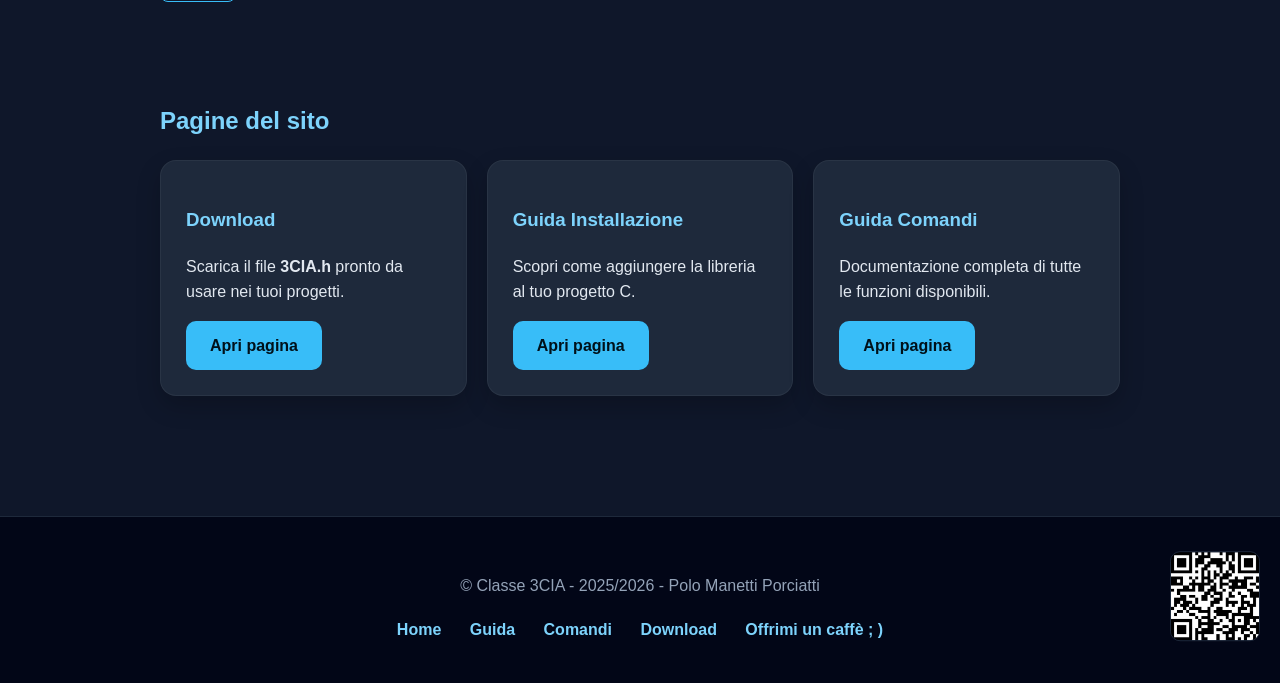
==== commit 2c73ad53: "; )" ====
--- a/index.html
+++ b/index.html
@@ -138,7 +138,7 @@
         <a href="pagine/guida.html">Guida</a>
         <a href="pagine/comandi.html">Comandi</a>
         <a href="libreria/3cia.h" download="3cia.h">Download</a>
-        <a href="https://paypal.me/SamuelePelella" target="_blank">Donazione</a>
+        <a href="https://paypal.me/SamuelePelella" target="_blank">Offrimi un caffè ; )</a>
     </div>
 
       <div class="footer-qr">
--- a/css/stile_i.css
+++ b/css/stile_i.css
@@ -1,5 +1,5 @@
 /* ==========================================
-   RESET E BASE
+   1. BASE
 ========================================== */
 
 * {
@@ -14,7 +14,7 @@
     line-height: 1.6;
 }
 
-/* centratore generale */
+/* contenitori centrati coerenti */
 header,
 section {
     max-width: 1000px;
@@ -22,61 +22,64 @@
     padding: 40px 20px;
 }
 
-/* footer full width */
-footer {
-    width: 100%;
-    max-width: 100%;
-    box-sizing: border-box;
-}
-
 /* titoli */
-h1,
-h2,
-h3 {
-    color: #7dd3fc;
-}
-
-/* ==========================================
-   NAVBAR
+h1, h2, h3 {
+    color: #7dd3fc;
+}
+
+/* ==========================================
+   2. NAVBAR
 ========================================== */
 
 nav {
     position: sticky;
     top: 0;
     background: rgba(15, 23, 42, 0.95);
-    padding: 15px;
+    padding: 15px 10px;
     text-align: center;
     backdrop-filter: blur(8px);
     border-bottom: 1px solid #1e293b;
     z-index: 1000;
+
+    display: flex;
+    justify-content: center;
+    flex-wrap: wrap;
+    gap: 18px;
 }
 
 nav a {
     color: #e2e8f0;
-    margin: 0 15px;
     text-decoration: none;
     font-weight: 600;
+    padding: 6px 10px;
+    white-space: nowrap;
 }
 
 nav a:hover {
     color: #7dd3fc;
 }
 
-
-/* ==========================================
-   HEADER (COME IL TUO ESEMPIO)
+/* ==========================================
+   3. HEADER (UNICO PER TUTTE LE PAGINE)
 ========================================== */
 
 header {
     text-align: center;
-    padding-top: 70px;
-    padding-bottom: 70px;
+    padding: 70px 20px;
+
+    /* FIX: evita comportamenti diversi tra pagine */
+    display: flex;
+    flex-direction: column;
+    align-items: center;
 }
 
 header h1 {
     font-size: 3.5rem;
     margin-bottom: 10px;
     text-shadow: 0 0 20px rgba(125, 211, 252, 0.15);
+
+    /* FIX MOBILE */
+    word-break: break-word;
 }
 
 header p {
@@ -85,20 +88,26 @@
     margin: 8px 0;
 }
 
+/* hero (solo se esiste, non rompe altre pagine) */
 .hero {
     display: flex;
     flex-direction: column;
     align-items: center;
     justify-content: center;
-    text-align: center;
-}
-
-/* ==========================================
-   BOTTONI
+}
+
+/* ==========================================
+   4. BOTTONI
 ========================================== */
 
 .button-container {
     margin-top: 25px;
+
+    /* FIX: evita wrap strano su mobile */
+    display: flex;
+    flex-wrap: wrap;
+    justify-content: center;
+    gap: 10px;
 }
 
 .btn,
@@ -107,9 +116,9 @@
     padding: 12px 24px;
     border-radius: 10px;
     font-weight: bold;
-    margin: 8px;
     text-decoration: none;
     transition: 0.25s ease;
+    white-space: nowrap;
 }
 
 /* colori */
@@ -130,16 +139,16 @@
     box-shadow: 0 10px 20px rgba(56, 189, 248, 0.25);
 }
 
-/* bottoni piccoli */
+/* bottone piccolo */
 .btn-sm {
     display: inline-block;
     padding: 8px 16px;
     background: transparent;
     color: #7dd3fc;
-    text-decoration: none;
     border: 1px solid #38bdf8;
     border-radius: 8px;
     font-size: 0.9em;
+    text-decoration: none;
     transition: 0.25s ease;
 }
 
@@ -150,7 +159,7 @@
 }
 
 /* ==========================================
-   GRID E CARD
+   5. GRID + CARD
 ========================================== */
 
 .grid {
@@ -161,7 +170,6 @@
 
 .card {
     background: #1e293b;
-    margin: 20px 0;
     padding: 25px;
     border-radius: 16px;
     box-shadow: 0 10px 25px rgba(0, 0, 0, 0.2);
@@ -169,122 +177,112 @@
 }
 
 /* ==========================================
-   CODICE
-========================================== */
-
-code,
-pre {
+   6. CODE BLOCK
+========================================== */
+
+code, pre {
     background: #020617;
     color: #93c5fd;
     padding: 15px;
     border-radius: 10px;
     display: block;
     overflow-x: auto;
-    font-family: 'Courier New', Courier, monospace;
+    font-family: monospace;
     font-size: 0.95em;
     border: 1px solid #1e293b;
     margin: 15px 0;
 }
 
 /* ==========================================
-   FOOTER
-========================================== */
+   7. FOOTER + QR
+========================================== */
+
 footer {
     background: #020617;
     border-top: 1px solid #1e293b;
-
     margin-top: 80px;
     padding: 40px 20px;
-
-    display: flex;
-    justify-content: space-between;
-    align-items: center;
-    flex-wrap: wrap;
-
+    text-align: center;
     color: #94a3b8;
-}
-
+    position: relative;
+}
 
 footer p {
-    margin: 0;
-    flex: 1;
-    text-align: left;
-}
-
-
-footer .footer-links {
-    display: flex;
-    gap: 15px;
-    justify-content: center;
-    flex: 1;
+    margin-bottom: 18px;
 }
 
 footer a {
     color: #7dd3fc;
     text-decoration: none;
+    margin: 0 12px;
     font-weight: 600;
-    transition: 0.2s ease;
 }
 
 footer a:hover {
     color: white;
 }
 
+/* QR desktop */
 .footer-qr {
-    flex: 1;
-    display: flex;
-    justify-content: flex-end;
-    align-items: center;
+    position: absolute;
+    right: 20px;
+    top: 50%;
+    transform: translateY(-50%);
 }
 
 .footer-qr img {
-    width: 80px;
-    height: 80px;
+    width: 90px;
+    height: 90px;
     border-radius: 10px;
     border: 1px solid #1e293b;
-    transition: 0.3s ease;
-}
-
-.footer-qr img:hover {
-    transform: scale(1.1);
-}
-
-/* ==========================================
-   RESPONSIVE
-========================================== */
+}
+
+/* ==========================================
+   8. RESPONSIVE UNICO (FIX DEFINITIVO)
+========================================== */
+
 @media (max-width: 768px) {
 
     header h1 {
         font-size: 2.4rem;
     }
 
-    .hero {
-        padding: 60px 15px;
+    header p {
+        font-size: 1rem;
+    }
+
+    /* bottoni sempre ordinati */
+    .button-container {
+        flex-direction: column;
+        align-items: center;
     }
 
     .btn,
     .btn-download {
-        display: block;
-        margin: 10px auto;
+        width: 100%;
         max-width: 280px;
     }
 
-    nav a {
-        display: inline-block;
-        margin: 8px 10px;
-    }
-
-      footer {
-        flex-direction: column;
-        text-align: center;
-        gap: 20px;
-    }
-
-    footer p,
-    footer .footer-links,
+    .grid {
+        grid-template-columns: 1fr;
+    }
+
+    /* navbar mai rotta */
+    nav {
+        gap: 8px;
+    }
+
+    /* QR sotto footer */
     .footer-qr {
+        position: static;
+        margin-top: 20px;
+        display: flex;
         justify-content: center;
-        text-align: center;
-        flex: unset;
-    }
-}
+        transform: none;
+    }
+
+    .footer-qr img {
+        width: 70px;
+        height: 70px;
+    }
+}
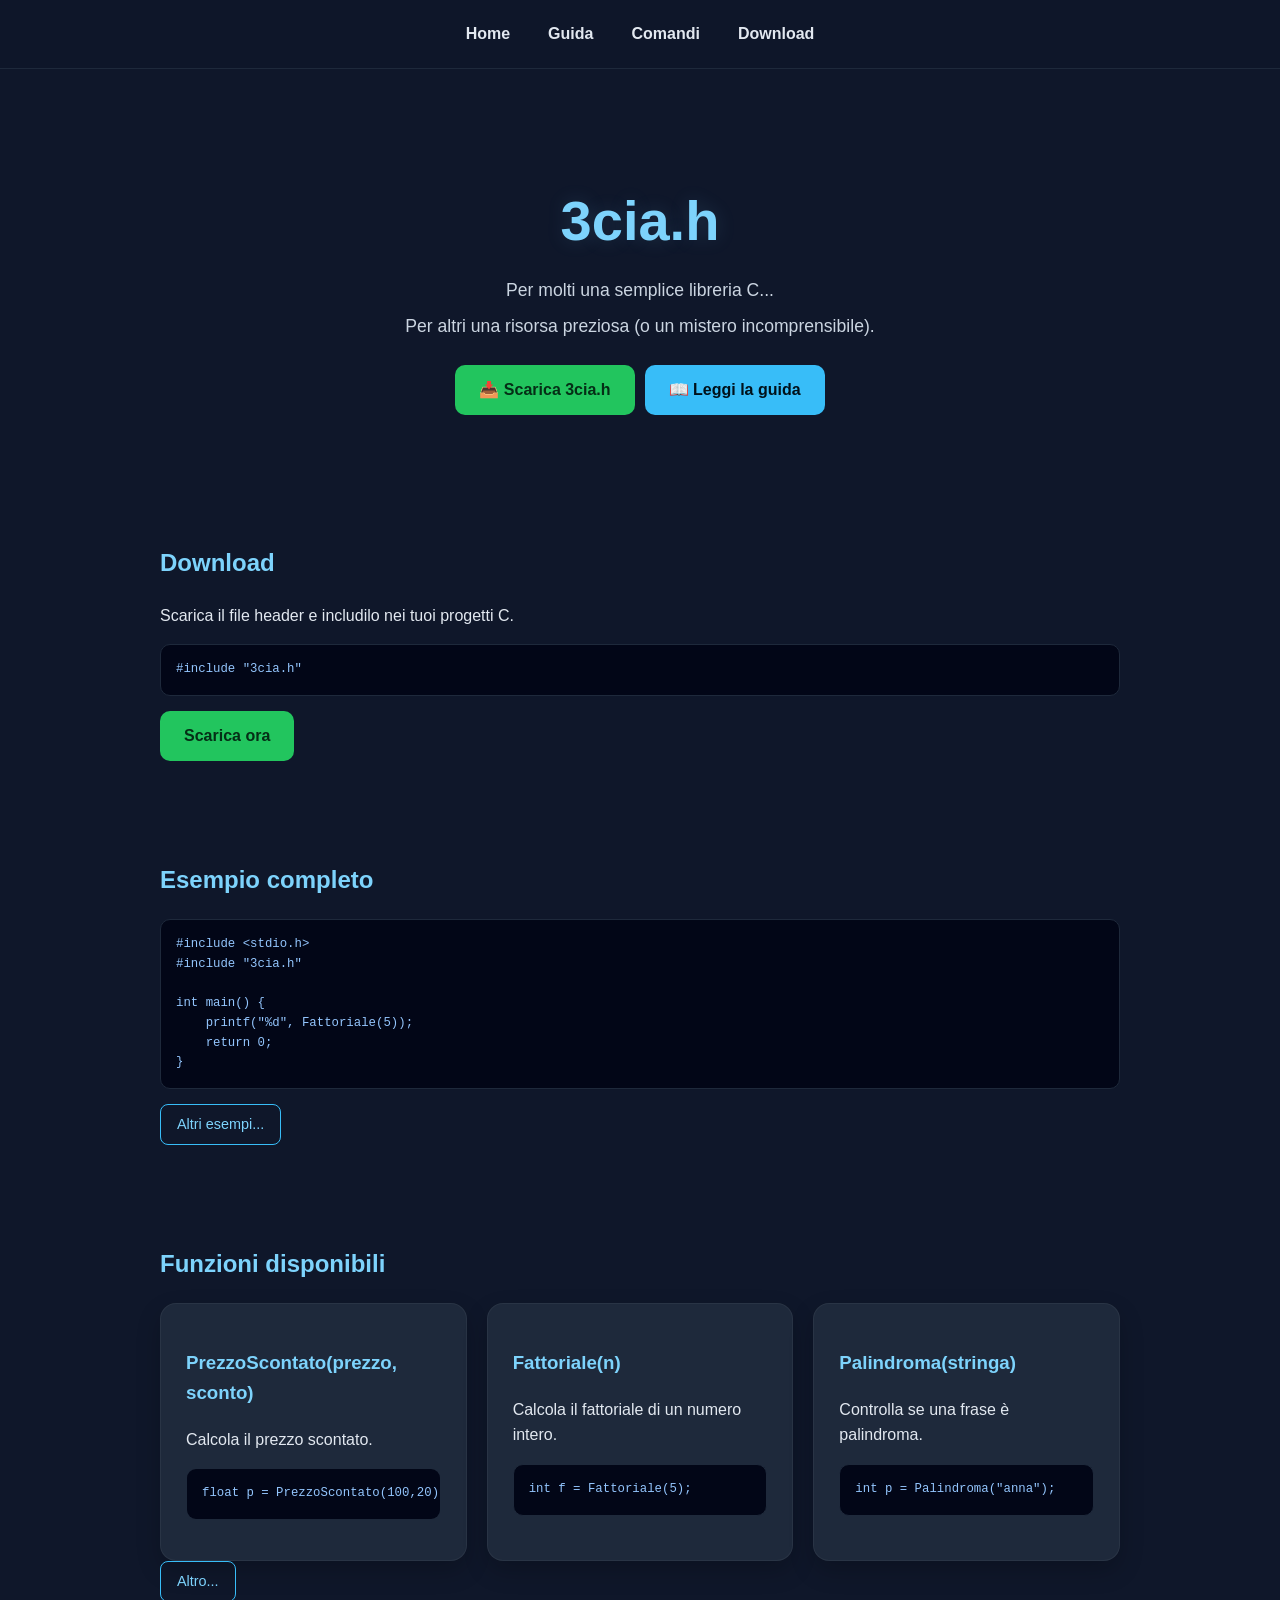
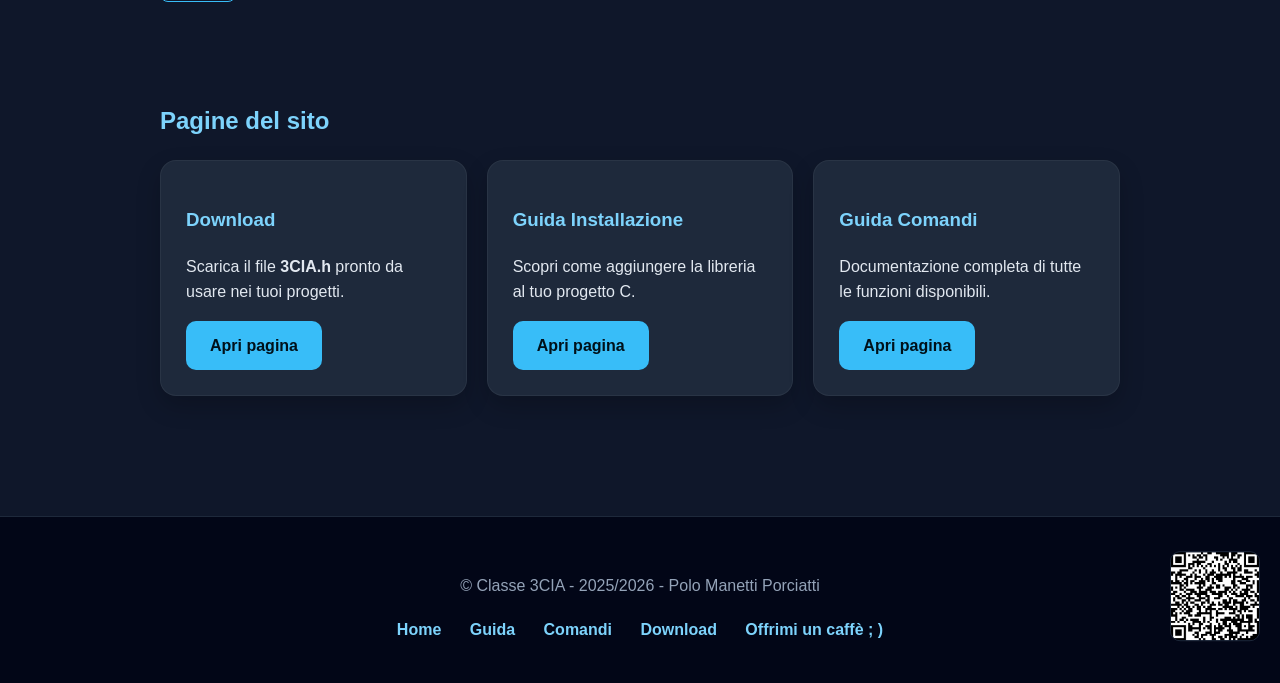
==== commit 45a73a7d: "QR" ====
--- a/index.html
+++ b/index.html
@@ -142,7 +142,7 @@
     </div>
 
       <div class="footer-qr">
-        <img src="img/qr_code.jpeg" alt="QR Code">
+        <img src="img/qr-code.png" alt="QR Code">
     </div>
 
 </footer>
